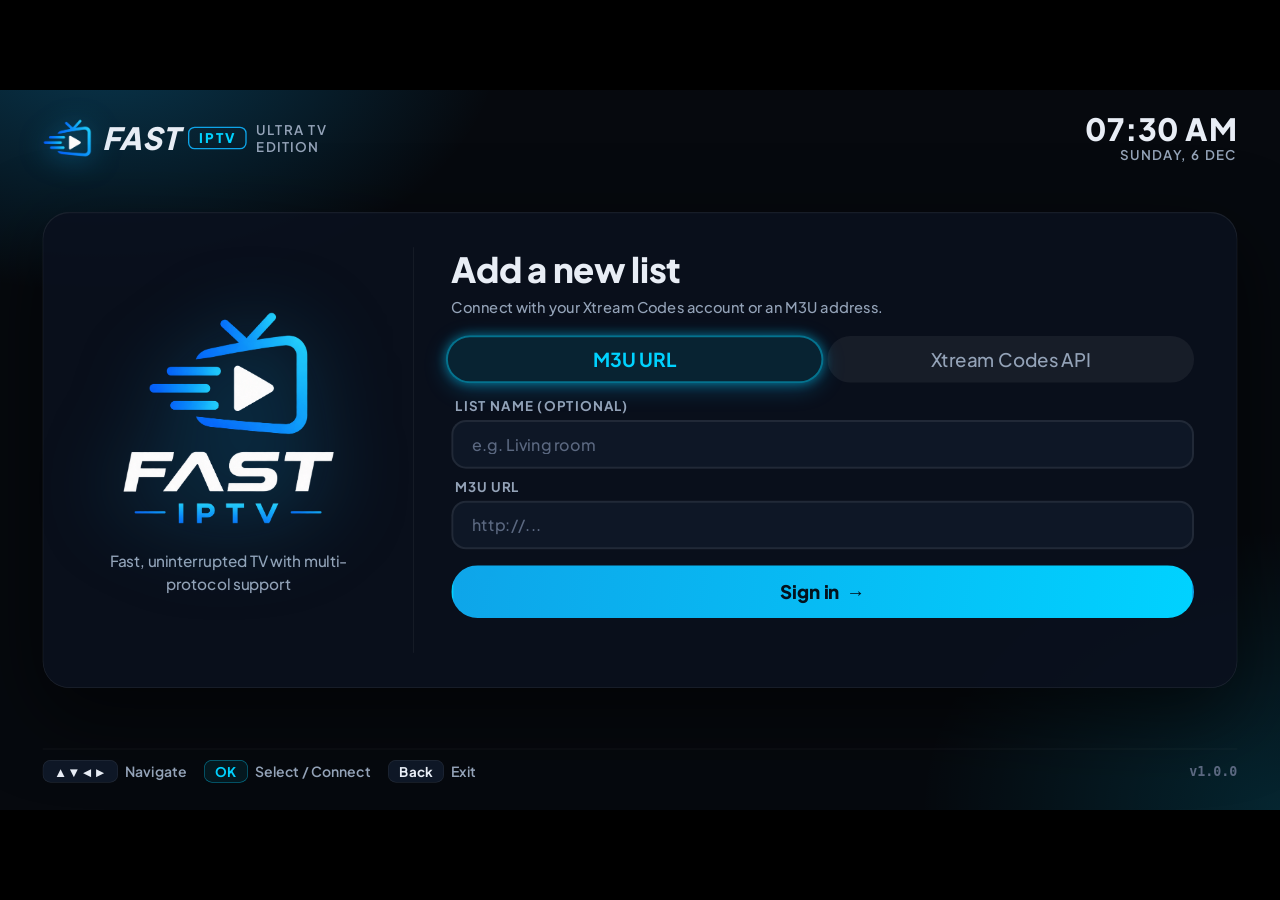
==== index.html @ eb9cd1bd "FAST IPTV web version Co-Authored-By: Claude Sonnet 5.5 <noreply@anthropic.com>" ====
<!doctype html>
<html lang="en">
<head>
  <meta charset="utf-8">
  <title>FAST IPTV</title>
  <link rel="icon" href="assets/favicon.png">
  <meta name="viewport" content="width=1920, height=1080">
  <link rel="stylesheet" href="css/fonts.css">
  <link rel="stylesheet" href="css/style.css">
  <script src="assets/hls.min.js"></script>
</head>
<body>
  <div id="stage">
  <video id="video" autoplay playsinline></video>
  <div id="spin" hidden></div>

  <header id="topbar" hidden>
    <div class="brand">
      <img class="mark" src="assets/mark.png" alt="">
      <span class="brand-name">FAST</span><span class="brand-tag">IPTV</span>
      <span class="brand-ed">ULTRA TV<br>EDITION</span>
      <span id="crumb" class="crumb" hidden></span>
    </div>
    <div class="status">
      <div id="pill" class="pill" hidden>
        <i class="dot"></i>
        <span><span data-i18n="pill.active"></span> <b id="pill-name"></b></span>
        <span class="sep" id="pill-sep1"></span>
        <span id="pill-expwrap"><span data-i18n="pill.expires"></span> <b class="exp" id="pill-exp"></b></span>
        <span class="sep" id="pill-sep2"></span>
        <span id="pill-conn"></span>
      </div>
      <div class="clock"><b id="clock-time">--:--</b><small id="clock-date"></small></div>
    </div>
  </header>

  <section id="login" class="screen">
    <div class="card split">
      <div class="side">
        <img class="hero" src="assets/logo.png" alt="FAST IPTV">
        <p class="tagline" data-i18n="login.tagline"></p>
      </div>
      <div class="main">
        <h1 data-i18n="login.title"></h1>
        <p class="sub" data-i18n="login.sub"></p>
        <div class="tabs">
          <button class="item tab active" data-mode="m3u">M3U URL</button>
          <button class="item tab" data-mode="xtream">Xtream Codes API</button>
        </div>
        <label class="field"><span data-i18n="login.name"></span>
          <input class="item name" id="pl-name" type="text" data-i18n-placeholder="login.namePh" autocomplete="off"></label>
        <form id="form-m3u" class="form">
          <label class="field"><span>M3U URL</span>
            <input class="item" id="m3u-url" type="text" placeholder="http://..." autocomplete="off"></label>
          <button class="item primary" type="submit" data-i18n-html="login.submit"></button>
        </form>
        <form id="form-xtream" class="form" hidden>
          <label class="field"><span data-i18n="login.server"></span>
            <input class="item" id="xt-server" type="text" placeholder="http://host:8080" autocomplete="off"></label>
          <div class="two">
            <label class="field"><span data-i18n="login.user"></span>
              <input class="item" id="xt-user" type="text" data-i18n-placeholder="login.userPh" autocomplete="off"></label>
            <label class="field"><span data-i18n="login.pass"></span>
              <input class="item" id="xt-pass" type="password" placeholder="••••••••" autocomplete="off"></label>
          </div>
          <button class="item primary" type="submit" data-i18n-html="login.submit"></button>
        </form>
        <p id="login-msg" class="msg"></p>
      </div>
    </div>
  </section>

  <section id="lists" class="screen" hidden>
    <div class="card split">
      <div class="side">
        <img class="hero" src="assets/logo.png" alt="FAST IPTV">
        <p class="tagline" data-i18n="login.tagline"></p>
      </div>
      <div class="main">
        <div class="mhead"><h1 data-i18n="lists.title"></h1><span id="lists-total" class="total"></span></div>
        <p class="sub" data-i18n="lists.sub"></p>
        <div id="lists-items" class="scroller"></div>
        <p id="lists-msg" class="msg"></p>
      </div>
    </div>
  </section>

  <section id="home" class="screen" hidden>
    <h1 class="home-title" data-i18n="home.title"></h1>
    <p class="home-sub" data-i18n="home.sub"></p>
    <div id="home-tiles">
      <button class="item tile" data-section="live">
        <span class="tbadge live"><i></i><span data-i18n="badge.live"></span></span><span class="tsel" data-i18n="tile.selected"></span>
        <span class="ico"><svg viewBox="0 0 64 64" aria-hidden="true"><rect x="7" y="19" width="50" height="35" rx="9"/><path d="M23 9l9 9 9-9"/><path class="f" d="M28 29.5v14l12-7z"/></svg></span><b data-i18n="tile.live"></b><small data-i18n="tile.liveSub"></small>
        <span class="tfoot"><em id="cnt-live">—</em><span id="tag-live" class="ttag"></span></span>
      </button>
      <button class="item tile" data-section="movies">
        <span class="tsel" data-i18n="tile.selected"></span>
        <span class="ico"><svg viewBox="0 0 64 64" aria-hidden="true"><rect x="8" y="26" width="48" height="28" rx="7"/><path d="M9 25l-1.5-9a3 3 0 012.4-3.5l41-7.2a3 3 0 013.5 2.4L56 19.5z"/><path d="M21 15.5l5 9M33 13.3l5 9M45 11l5 9"/><path class="f" d="M28 33v13l11-6.5z"/></svg></span><b data-i18n="tile.movies"></b><small data-i18n="tile.moviesSub"></small>
        <span class="tfoot"><em id="cnt-movies">—</em><span class="ttag"></span></span>
      </button>
      <button class="item tile" data-section="series">
        <span class="tsel" data-i18n="tile.selected"></span>
        <span class="ico"><svg viewBox="0 0 64 64" aria-hidden="true"><rect x="9" y="25" width="46" height="31" rx="8"/><path d="M16 17h32M23 9h18"/><path class="f" d="M28.500 33v15l12.500-7.500z"/></svg></span><b data-i18n="tile.series"></b><small data-i18n="tile.seriesSub"></small>
        <span class="tfoot"><em id="cnt-series">—</em><span class="ttag"></span></span>
      </button>
      <button class="item tile" data-section="lists">
        <span class="tbadge ok" id="badge-lists"></span><span class="tsel" data-i18n="tile.selected"></span>
        <span class="ico lists"><svg viewBox="0 0 64 64" aria-hidden="true"><path d="M10 18h30M10 32h30M10 46h19"/><path class="f" d="M43 36.500v15l13-7.500z"/></svg></span><b data-i18n="tile.lists"></b><small data-i18n="tile.listsSub"></small>
        <span class="tfoot"><em id="cnt-lists"></em><span class="ttag" data-i18n="tile.change"></span></span>
      </button>
    </div>
    <div id="recent-wrap" hidden>
      <p class="rhead" data-i18n="recent.head"></p>
      <div id="home-recent"></div>
    </div>
    <p id="home-msg" class="msg center"></p>
  </section>

  <section id="browser" class="screen" hidden>
    <div class="col cats" id="col-cats"></div>
    <div class="col" id="col-chans">
      <input class="item" id="search" type="search" data-i18n-placeholder="search.ph" autocomplete="off" hidden>
      <div class="chlist" id="chan-list"></div>
      <p id="search-empty" class="empty-note" data-i18n="search.empty" hidden></p>
    </div>
  </section>

  <section id="series" class="screen" hidden>
    <div class="col cats" id="col-seasons"></div>
    <div class="col chlist" id="col-eps"></div>
  </section>

  <div id="info" hidden></div>

  <footer id="dock" hidden></footer>

  <div id="vbar" hidden>
    <div class="vhead"><span id="vtitle"></span><span id="vstate" class="chip"></span></div>
    <div class="vrow">
      <span id="vcur">0:00</span>
      <div class="vtrack"><i id="vfill"></i><b id="vpin"></b></div>
      <span id="vdur">0:00</span>
    </div>
    <div id="vctl" class="vctl">
      <button class="item vbtn" data-act="prev" data-i18n="player.prev"></button>
      <button class="item vbtn" data-act="back" data-i18n="player.back10"></button>
      <button class="item vbtn main" data-act="toggle" id="vtoggle" data-i18n="player.pause"></button>
      <button class="item vbtn" data-act="fwd" data-i18n="player.fwd10"></button>
      <button class="item vbtn" data-act="next" data-i18n="player.next"></button>
      <button class="item vbtn" data-act="tracks" data-i18n="player.tracks"></button>
    </div>
    <p id="vsub" class="vsub"></p>
    <p class="keys" data-i18n-html="player.keys"></p>
  </div>

  <div id="tracks" hidden>
    <div class="tcol"><h3 data-i18n="tracks.audio"></h3><div id="tracks-audio"></div></div>
    <div class="tcol"><h3 data-i18n="tracks.subs"></h3><div id="tracks-sub"></div></div>
    <p class="keys" data-i18n-html="tracks.keys"></p>
  </div>

  <div id="osd" hidden></div>
  <div id="toast" hidden></div>
  <div id="splash"><img src="assets/logo.png" alt=""><div class="load"><i></i></div></div>

  </div>

  <script type="module" src="js/app.js"></script>
</body>
</html>
---- css/fonts.css ----
/* Plus Jakarta Sans (SIL OFL), bundled so the app works without internet on the TV. */
@font-face { font-family: 'Plus Jakarta Sans'; font-style: normal; font-weight: 400; font-display: swap;
  src: url('../assets/fonts/plus-jakarta-sans-latin-ext-400-normal.woff2') format('woff2'); unicode-range: U+0100-02BA,U+02BD-02C5,U+02C7-02CC,U+02CE-02D7,U+02DD-02FF,U+0304,U+0308,U+0329,U+1D00-1DBF,U+1E00-1E9F,U+1EF2-1EFF,U+2020,U+20A0-20AB,U+20AD-20C0,U+2113,U+2C60-2C7F,U+A720-A7FF; }
@font-face { font-family: 'Plus Jakarta Sans'; font-style: normal; font-weight: 400; font-display: swap;
  src: url('../assets/fonts/plus-jakarta-sans-latin-400-normal.woff2') format('woff2'); unicode-range: U+0000-00FF,U+0131,U+0152-0153,U+02BB-02BC,U+02C6,U+02DA,U+02DC,U+0304,U+0308,U+0329,U+2000-206F,U+20AC,U+2122,U+2191,U+2193,U+2212,U+2215,U+FEFF,U+FFFD; }
@font-face { font-family: 'Plus Jakarta Sans'; font-style: normal; font-weight: 500; font-display: swap;
  src: url('../assets/fonts/plus-jakarta-sans-latin-ext-500-normal.woff2') format('woff2'); unicode-range: U+0100-02BA,U+02BD-02C5,U+02C7-02CC,U+02CE-02D7,U+02DD-02FF,U+0304,U+0308,U+0329,U+1D00-1DBF,U+1E00-1E9F,U+1EF2-1EFF,U+2020,U+20A0-20AB,U+20AD-20C0,U+2113,U+2C60-2C7F,U+A720-A7FF; }
@font-face { font-family: 'Plus Jakarta Sans'; font-style: normal; font-weight: 500; font-display: swap;
  src: url('../assets/fonts/plus-jakarta-sans-latin-500-normal.woff2') format('woff2'); unicode-range: U+0000-00FF,U+0131,U+0152-0153,U+02BB-02BC,U+02C6,U+02DA,U+02DC,U+0304,U+0308,U+0329,U+2000-206F,U+20AC,U+2122,U+2191,U+2193,U+2212,U+2215,U+FEFF,U+FFFD; }
@font-face { font-family: 'Plus Jakarta Sans'; font-style: normal; font-weight: 600; font-display: swap;
  src: url('../assets/fonts/plus-jakarta-sans-latin-ext-600-normal.woff2') format('woff2'); unicode-range: U+0100-02BA,U+02BD-02C5,U+02C7-02CC,U+02CE-02D7,U+02DD-02FF,U+0304,U+0308,U+0329,U+1D00-1DBF,U+1E00-1E9F,U+1EF2-1EFF,U+2020,U+20A0-20AB,U+20AD-20C0,U+2113,U+2C60-2C7F,U+A720-A7FF; }
@font-face { font-family: 'Plus Jakarta Sans'; font-style: normal; font-weight: 600; font-display: swap;
  src: url('../assets/fonts/plus-jakarta-sans-latin-600-normal.woff2') format('woff2'); unicode-range: U+0000-00FF,U+0131,U+0152-0153,U+02BB-02BC,U+02C6,U+02DA,U+02DC,U+0304,U+0308,U+0329,U+2000-206F,U+20AC,U+2122,U+2191,U+2193,U+2212,U+2215,U+FEFF,U+FFFD; }
@font-face { font-family: 'Plus Jakarta Sans'; font-style: normal; font-weight: 700; font-display: swap;
  src: url('../assets/fonts/plus-jakarta-sans-latin-ext-700-normal.woff2') format('woff2'); unicode-range: U+0100-02BA,U+02BD-02C5,U+02C7-02CC,U+02CE-02D7,U+02DD-02FF,U+0304,U+0308,U+0329,U+1D00-1DBF,U+1E00-1E9F,U+1EF2-1EFF,U+2020,U+20A0-20AB,U+20AD-20C0,U+2113,U+2C60-2C7F,U+A720-A7FF; }
@font-face { font-family: 'Plus Jakarta Sans'; font-style: normal; font-weight: 700; font-display: swap;
  src: url('../assets/fonts/plus-jakarta-sans-latin-700-normal.woff2') format('woff2'); unicode-range: U+0000-00FF,U+0131,U+0152-0153,U+02BB-02BC,U+02C6,U+02DA,U+02DC,U+0304,U+0308,U+0329,U+2000-206F,U+20AC,U+2122,U+2191,U+2193,U+2212,U+2215,U+FEFF,U+FFFD; }
@font-face { font-family: 'Plus Jakarta Sans'; font-style: normal; font-weight: 800; font-display: swap;
  src: url('../assets/fonts/plus-jakarta-sans-latin-ext-800-normal.woff2') format('woff2'); unicode-range: U+0100-02BA,U+02BD-02C5,U+02C7-02CC,U+02CE-02D7,U+02DD-02FF,U+0304,U+0308,U+0329,U+1D00-1DBF,U+1E00-1E9F,U+1EF2-1EFF,U+2020,U+20A0-20AB,U+20AD-20C0,U+2113,U+2C60-2C7F,U+A720-A7FF; }
@font-face { font-family: 'Plus Jakarta Sans'; font-style: normal; font-weight: 800; font-display: swap;
  src: url('../assets/fonts/plus-jakarta-sans-latin-800-normal.woff2') format('woff2'); unicode-range: U+0000-00FF,U+0131,U+0152-0153,U+02BB-02BC,U+02C6,U+02DA,U+02DC,U+0304,U+0308,U+0329,U+2000-206F,U+20AC,U+2122,U+2191,U+2193,U+2212,U+2215,U+FEFF,U+FFFD; }
---- css/style.css ----
/* FAST IPTV — "Obsidian Stream" design: 1920x1080 TV canvas, 64px safe margins, neon-cyan focus. */
:root {
  --bg: #06090e;
  --surface: #0b111e;
  --container: #0e1726;
  --raise: rgba(255, 255, 255, .06);
  --line: rgba(255, 255, 255, .08);
  --text: #e8edf5;
  --dim: #94a3b8;
  --cyan: #00d2ff;
  --cyan-mid: #0ea5e9;
  --cyan-soft: #38bdf8;
  --red: #ff3b30;
  --green: #34c759;
  --yellow: #ffcc00;
  --blue: #007aff;
  --ease: cubic-bezier(.16, 1, .3, 1);
  --scene:
    radial-gradient(1000px 650px at 8% -8%, rgba(14, 165, 233, .30), transparent 60%),
    radial-gradient(900px 700px at 100% 100%, rgba(0, 210, 255, .14), transparent 60%),
    var(--bg);
}

* { box-sizing: border-box; }
html, body {
  margin: 0; width: 100%; height: 100%; overflow: hidden;
  background: #000; color: var(--text);
  font: 500 28px/1.3 'Plus Jakarta Sans', 'Segoe UI', Roboto, Arial, sans-serif;
}
[hidden] { display: none !important; }
/* The whole UI lives on a fixed 1920x1080 stage that app.js scales to fit the window (scale 1 on the TV). */
#stage { position: absolute; left: 0; top: 0; width: 1920px; height: 1080px; overflow: hidden; background: var(--bg); transform-origin: 0 0; }
button, input { font-family: inherit; }
#video { position: fixed; inset: 0; width: 100%; height: 100%; background: #000; object-fit: contain; }
.screen { position: fixed; inset: 0; }

/* ---- top bar ---- */
#topbar { position: fixed; z-index: 3; left: 64px; right: 64px; top: 34px; display: flex; align-items: center; justify-content: space-between; }
.brand { display: flex; align-items: center; gap: 14px; }
.brand .mark { height: 58px; width: auto; filter: drop-shadow(0 6px 20px rgba(14, 165, 233, .6)); }
.brand-name { font-size: 46px; font-weight: 800; font-style: italic; letter-spacing: .5px; }
.brand-tag { padding: 2px 14px; border: 2px solid var(--cyan-mid); border-radius: 10px; color: var(--cyan); font-size: 20px; font-weight: 800; letter-spacing: 3px; }
.brand-ed { font-size: 20px; line-height: 1.3; letter-spacing: 2px; font-weight: 600; color: var(--dim); }
.crumb { margin-left: 14px; padding: 6px 22px; border-radius: 999px; background: var(--container); border: 1px solid rgba(0, 210, 255, .35); color: var(--cyan); font-size: 22px; font-weight: 700; }
.status { display: flex; align-items: center; gap: 30px; }
.pill { display: flex; align-items: center; gap: 18px; padding: 12px 28px; border-radius: 999px; background: rgba(14, 23, 38, .85); border: 1px solid var(--line); font-size: 21px; color: var(--dim); white-space: nowrap; }
.pill b { color: var(--text); font-weight: 700; }
.pill b.exp { color: var(--cyan); }
.pill .dot { width: 14px; height: 14px; border-radius: 50%; background: var(--green); box-shadow: 0 0 12px var(--green); }
.pill .sep { width: 1px; height: 26px; background: var(--line); }
.clock { text-align: right; }
.clock b { display: block; font-size: 46px; font-weight: 800; line-height: 1; letter-spacing: 1px; }
.clock small { display: block; margin-top: 4px; font-size: 20px; font-weight: 600; letter-spacing: 2px; color: var(--dim); }

/* ---- bottom dock ---- */
#dock {
  position: fixed; z-index: 3; left: 64px; right: 64px; bottom: 26px; height: 66px;
  display: flex; align-items: center; justify-content: space-between; gap: 24px;
  border-top: 1px solid var(--line); color: var(--dim); font-size: 21px; font-weight: 600;
}
#dock .grp { display: flex; align-items: center; gap: 26px; }
#dock .one { display: flex; align-items: center; gap: 10px; white-space: nowrap; }
.chip { display: inline-block; padding: 3px 16px; border-radius: 12px; background: var(--container); border: 1px solid var(--line); color: var(--text); font-size: 20px; font-weight: 700; }
.chip.ok { color: var(--cyan); border-color: rgba(0, 210, 255, .45); background: rgba(0, 210, 255, .08); }
.cdot { width: 18px; height: 18px; border-radius: 50%; }
.cdot.r { background: var(--red); box-shadow: 0 0 10px rgba(255, 59, 48, .6); }
.cdot.g { background: var(--green); box-shadow: 0 0 10px rgba(52, 199, 89, .6); }
.cdot.y { background: var(--yellow); box-shadow: 0 0 10px rgba(255, 204, 0, .6); }
.cdot.b { background: var(--blue); box-shadow: 0 0 10px rgba(0, 122, 255, .6); }
#dock .ver { font-family: Consolas, monospace; font-size: 20px; color: #5b6880; }

/* ---- focusable items ---- */
.item {
  position: relative; font: inherit; color: var(--text); text-align: left;
  background: var(--raise); border: 3px solid transparent; border-radius: 22px;
  padding: 18px 28px; outline: none;
  transition: transform .2s var(--ease), background .2s, border-color .2s, box-shadow .2s;
}
input.item { width: 100%; }
input.item::placeholder { color: #5b6880; }
.item.focus {
  z-index: 2; font-weight: 700;
  background: linear-gradient(100deg, rgba(14, 165, 233, .5), rgba(0, 210, 255, .2));
  border-color: var(--cyan);
  box-shadow: 0 0 16px rgba(0, 210, 255, .45), 0 8px 32px rgba(14, 165, 233, .28);
  transform: scale(1.03);
}

/* ---- login + lists ---- */
#login, #lists, #home { background: var(--scene); }
#login, #lists { display: flex; align-items: center; justify-content: center; }
.card {
  border-radius: 40px; background: rgba(11, 17, 30, .88); border: 1px solid var(--line);
  box-shadow: 0 40px 120px rgba(0, 0, 0, .6), inset 0 1px 0 rgba(255, 255, 255, .06);
}
.card.split { display: grid; grid-template-columns: 500px 1fr; width: 1792px; min-height: 640px; max-height: 800px; padding: 52px 64px 52px 56px; gap: 56px; }
.card .side { display: flex; flex-direction: column; align-items: center; justify-content: center; text-align: center; border-right: 1px solid var(--line); padding-right: 56px; }
.hero { width: 340px; height: auto; filter: drop-shadow(0 20px 60px rgba(14, 165, 233, .5)); }
.tagline { max-width: 380px; margin: 28px 0 0; font-size: 23px; line-height: 1.5; color: var(--dim); font-weight: 500; }
.card .main { display: flex; flex-direction: column; justify-content: center; min-width: 0; }
.card h1 { margin: 0; font-size: 52px; font-weight: 800; letter-spacing: -.5px; }
.card .sub { margin: 8px 0 28px; font-size: 22px; color: var(--dim); font-weight: 500; }
.mhead { display: flex; align-items: center; justify-content: space-between; gap: 20px; }
.total { padding: 6px 22px; border-radius: 999px; background: var(--container); border: 1px solid var(--line); font-size: 20px; font-weight: 600; color: var(--dim); }

.tabs { display: flex; gap: 14px; margin-bottom: 22px; }
.tab { flex: 1; text-align: center; color: var(--dim); border-radius: 999px; padding: 14px 24px; }
.tab.active { color: var(--cyan); background: rgba(0, 210, 255, .1); border-color: rgba(0, 210, 255, .45); }
.field { display: block; margin-bottom: 14px; }
.field > span { display: block; margin: 0 0 8px 6px; font-size: 20px; font-weight: 700; letter-spacing: 1.5px; text-transform: uppercase; color: var(--dim); }
.field .item { background: var(--container); border-color: var(--line); font-family: Consolas, 'Plus Jakarta Sans', monospace; font-size: 24px; }
.field .item.focus { border-color: var(--cyan); }
.form { display: flex; flex-direction: column; }
.two { display: grid; grid-template-columns: 1fr 1fr; gap: 16px; }
.primary { margin-top: 10px; text-align: center; font-weight: 800; border-radius: 999px; background: linear-gradient(100deg, var(--cyan-mid), var(--cyan)); color: #04121c; }
.primary.focus { background: linear-gradient(100deg, #38bdf8, #5eead4); color: #04121c; }
.msg { margin: 18px 0 0; min-height: 34px; color: #ff8a80; font-size: 22px; font-weight: 600; }

/* playlists */
/* padding + negative margin give the focused row room to grow and glow without being clipped */
#lists-items { position: relative; display: flex; flex-direction: column; gap: 14px; max-height: 520px; overflow: hidden; padding: 28px 44px; margin: -28px -44px; }
.lrow { display: flex; align-items: center; gap: 22px; padding: 16px 22px; background: var(--container); border: 2px solid var(--line); border-radius: 26px; }
.lrow.sel { border-color: rgba(0, 210, 255, .45); background: rgba(0, 210, 255, .06); }
.lrow.focus { background: linear-gradient(100deg, rgba(14, 165, 233, .35), rgba(0, 210, 255, .12)); border-color: var(--cyan); }
.lrow.btn-focus.focus { background: var(--container); border-color: var(--line); box-shadow: none; transform: none; }
.lrow.sel.btn-focus.focus { border-color: rgba(0, 210, 255, .45); }
.licon { flex: none; width: 70px; height: 70px; border-radius: 20px; display: flex; align-items: center; justify-content: center; background: rgba(14, 165, 233, .12); border: 1px solid rgba(0, 210, 255, .3); }
.licon::before { content: ''; background: var(--cyan); }
.licon.x::before { width: 26px; height: 38px; clip-path: polygon(60% 0, 0 58%, 45% 58%, 35% 100%, 100% 38%, 55% 38%); }
.licon.m::before { width: 34px; height: 26px; background: repeating-linear-gradient(0deg, var(--cyan) 0 4px, transparent 4px 11px); }
.lmain { flex: 1; min-width: 0; }
.ltitle { display: flex; align-items: center; gap: 14px; font-size: 30px; font-weight: 700; line-height: 1.2; }
.ltitle .nm { overflow: hidden; text-overflow: ellipsis; white-space: nowrap; }
.tagb { flex: none; padding: 1px 12px; border-radius: 8px; border: 1px solid var(--line); background: var(--raise); font-size: 20px; font-weight: 800; letter-spacing: 1.5px; color: var(--dim); }
.tagb.live { color: var(--green); border-color: rgba(52, 199, 89, .5); background: rgba(52, 199, 89, .1); }
.lmeta { display: flex; flex-wrap: wrap; gap: 6px 22px; margin-top: 6px; font-size: 20px; color: var(--dim); font-weight: 500; }
.lmeta .mono { font-family: Consolas, monospace; }
.lmeta .hl { color: var(--cyan); font-weight: 700; }
.lbtns { flex: none; display: flex; gap: 12px; }
.lbtn { padding: 8px 26px; border-radius: 999px; border: 2px solid var(--line); background: var(--raise); font-size: 21px; font-weight: 700; color: var(--text); transition: transform .2s var(--ease), background .2s, border-color .2s, box-shadow .2s; }
.lbtn.refresh { color: var(--cyan); border-color: rgba(0, 210, 255, .4); }
.lbtn.del { color: #ff8a80; }
.lbtn.focused { transform: scale(1.1); color: #04121c; background: var(--cyan); border-color: #fff; box-shadow: 0 0 22px rgba(0, 210, 255, .7); }
.lbtn.del.focused { color: #fff; background: var(--red); box-shadow: 0 0 22px rgba(255, 59, 48, .7); }
.lbtn.armed { padding: 8px 32px; }
.lrow.add { justify-content: center; border-radius: 999px; padding: 20px 28px; margin-top: 6px; font-size: 28px; font-weight: 800; color: #04121c; background: linear-gradient(100deg, var(--cyan-mid), var(--cyan)); border-color: transparent; }
.lrow.add small { margin-left: 16px; font-size: 20px; font-weight: 600; opacity: .75; }
.lrow.add.focus { background: linear-gradient(100deg, #38bdf8, #5eead4); border-color: #fff; }

/* ---- home ---- */
.home-title { position: absolute; top: 148px; left: 0; right: 0; margin: 0; text-align: center; font-size: 64px; font-weight: 800; letter-spacing: -1.5px; }
.home-sub { position: absolute; top: 236px; left: 0; right: 0; margin: 0; text-align: center; font-size: 24px; color: var(--dim); font-weight: 500; }
#home-tiles { position: absolute; top: 300px; left: 64px; right: 64px; display: flex; justify-content: center; gap: 32px; }
.tile { width: 424px; height: 424px; padding: 30px 30px 24px; display: flex; flex-direction: column; align-items: center; justify-content: center; text-align: center; background: var(--surface); border: 2px solid var(--line); border-radius: 36px; }
.tile.focus { transform: scale(1.06); background: linear-gradient(160deg, rgba(14, 165, 233, .35), rgba(11, 17, 30, .95)); border: 3px solid var(--cyan); }
.tile b { margin-top: 18px; font-size: 42px; font-weight: 800; letter-spacing: -.5px; }
.tile small { margin-top: 4px; font-size: 22px; color: var(--dim); font-weight: 500; }
.tile.focus small { color: var(--text); }
.tbadge { position: absolute; top: 24px; right: 26px; display: flex; align-items: center; gap: 8px; padding: 3px 16px; border-radius: 999px; font-size: 20px; font-weight: 800; letter-spacing: 1.5px; background: var(--raise); color: var(--dim); border: 1px solid var(--line); }
.tbadge.live { color: #ff6b63; border-color: rgba(255, 59, 48, .5); background: rgba(255, 59, 48, .1); }
.tbadge.live i { width: 10px; height: 10px; border-radius: 50%; background: var(--red); }
.tbadge.ok { color: var(--green); border-color: rgba(52, 199, 89, .5); background: rgba(52, 199, 89, .1); }
.tsel { display: none; position: absolute; top: 24px; right: 26px; padding: 3px 16px; border-radius: 999px; font-size: 20px; font-weight: 800; letter-spacing: 1.5px; color: var(--cyan); border: 1px solid rgba(0, 210, 255, .6); background: rgba(0, 210, 255, .12); }
.tile.focus .tsel { display: block; }
.tile.focus .tbadge { display: none; }
.tfoot { position: absolute; left: 30px; right: 30px; bottom: 26px; display: flex; align-items: center; justify-content: space-between; padding-top: 16px; border-top: 1px solid var(--line); font-size: 20px; color: var(--dim); }
.tfoot em { font-style: normal; font-weight: 600; }
.ttag { color: var(--cyan); font-weight: 700; }
.tile.focus .tfoot { border-color: rgba(0, 210, 255, .3); }

.ico {
  position: relative; flex: none; width: 132px; height: 132px; display: flex; align-items: center; justify-content: center;
  border-radius: 40px; background: linear-gradient(145deg, #1b8cff 0%, #00d2ff 100%);
  box-shadow: 0 18px 50px rgba(14, 165, 233, .5), inset 0 2px 0 rgba(255, 255, 255, .4), inset 0 -12px 26px rgba(0, 70, 140, .28);
  transition: transform .25s var(--ease), box-shadow .25s;
}
.ico::before { content: ''; position: absolute; inset: 0; border-radius: inherit; background: linear-gradient(160deg, rgba(255, 255, 255, .28), transparent 45%); pointer-events: none; }
.ico svg { position: relative; width: 74px; height: 74px; fill: none; stroke: #fff; stroke-width: 3.6; stroke-linecap: round; stroke-linejoin: round; filter: drop-shadow(0 3px 6px rgba(0, 50, 110, .4)); }
.ico svg .f { fill: #fff; stroke-width: 2.4; }
.ico.lists { background: linear-gradient(145deg, #15233a, #0d1626); box-shadow: inset 0 0 0 1.5px rgba(0, 210, 255, .35), 0 12px 36px rgba(0, 0, 0, .4); }
.ico.lists::before { background: linear-gradient(160deg, rgba(0, 210, 255, .14), transparent 55%); }
.ico.lists svg { stroke: var(--cyan); filter: none; }
.ico.lists svg .f { fill: var(--cyan); }
.tile.focus .ico { transform: translateY(-4px) scale(1.07); box-shadow: 0 24px 60px rgba(0, 210, 255, .55), inset 0 2px 0 rgba(255, 255, 255, .45), inset 0 -12px 26px rgba(0, 70, 140, .28); }
.tile.focus .ico.lists { box-shadow: inset 0 0 0 2px var(--cyan), 0 16px 44px rgba(0, 210, 255, .35); }

#recent-wrap { position: absolute; left: 64px; right: 64px; top: 770px; }
.rhead { margin: 0 0 14px 4px; font-size: 20px; font-weight: 800; letter-spacing: 2px; color: var(--cyan-soft); }
#home-recent { display: flex; gap: 24px; }
.rcard { flex: 1; min-width: 0; display: flex; align-items: center; gap: 18px; padding: 16px 20px 22px; background: var(--surface); border: 1px solid var(--line); border-radius: 22px; overflow: hidden; }
.rcard.focus { transform: scale(1.04); border: 3px solid var(--cyan); }
.rcard .logo { width: 64px; height: 64px; border-radius: 14px; font-size: 24px; }
.rtext { min-width: 0; }
.rtext b { display: block; font-size: 24px; font-weight: 700; overflow: hidden; text-overflow: ellipsis; white-space: nowrap; }
.rtext small { display: block; margin-top: 2px; font-size: 20px; color: var(--dim); font-weight: 500; overflow: hidden; text-overflow: ellipsis; white-space: nowrap; }
.rprog { position: absolute; left: 20px; right: 20px; bottom: 10px; height: 5px; border-radius: 3px; background: var(--raise); overflow: hidden; }
.rprog i { display: block; height: 100%; border-radius: 3px; background: linear-gradient(90deg, var(--cyan-mid), var(--cyan)); }
.msg.center { position: absolute; left: 0; right: 0; top: 740px; margin: 0; text-align: center; }

/* ---- browser / series ---- */
#browser, #series { background: linear-gradient(90deg, rgba(6, 9, 14, .97) 0%, rgba(6, 9, 14, .93) 45%, rgba(6, 9, 14, .35) 100%); }
.col { position: absolute; top: 140px; bottom: 108px; overflow: hidden; padding: 12px 18px; }
#col-cats, #col-seasons { left: 46px; width: 440px; }
#col-chans, #col-eps { left: 504px; width: 640px; }
.col .item { display: flex; align-items: center; width: 100%; margin-bottom: 10px; background: transparent; }
.col .item.focus { background: linear-gradient(100deg, rgba(14, 165, 233, .55), rgba(0, 210, 255, .22)); }

.cats .item { justify-content: space-between; gap: 14px; padding: 16px 26px; border-radius: 999px; }
.cats .lbl { overflow: hidden; text-overflow: ellipsis; white-space: nowrap; }
.cats .cnt { flex: none; padding: 0 14px; border-radius: 999px; background: var(--raise); font-size: 20px; color: var(--dim); font-weight: 600; }
.cats .item[data-group="Ara"] { justify-content: flex-start; background: rgba(0, 210, 255, .08); border-color: rgba(0, 210, 255, .3); color: var(--cyan); font-weight: 700; margin-bottom: 18px; }
.cats .item[data-group="Ara"]::before { content: ''; flex: none; width: 18px; height: 18px; margin-right: 12px; border: 3px solid currentColor; border-radius: 50%; }
#search { margin-bottom: 14px; background: var(--container); border-color: var(--line); border-radius: 999px; }

.chlist .item { gap: 22px; padding: 12px 22px 12px 14px; border-radius: 22px; }
.logo { flex: none; width: 68px; height: 68px; border-radius: 16px; overflow: hidden; display: flex; align-items: center; justify-content: center; background: rgba(255, 255, 255, .08); font-weight: 800; font-size: 28px; color: var(--dim); }
.logo img { width: 100%; height: 100%; object-fit: contain; }
.cname { flex: 1; overflow: hidden; text-overflow: ellipsis; white-space: nowrap; }
.chlist .item.sel { background: rgba(0, 210, 255, .1); }
.chlist .item.sel .cname { color: var(--cyan); font-weight: 700; }
.favbtn { flex: none; width: 56px; height: 56px; display: flex; align-items: center; justify-content: center; border-radius: 50%; border: 2px solid var(--line); font-size: 30px; line-height: 1; color: var(--dim); transition: transform .2s var(--ease), background .2s, border-color .2s, color .2s, box-shadow .2s; }
.favbtn.on { color: var(--yellow); border-color: rgba(255, 204, 0, .45); }
.item.fav-focus.focus { background: var(--raise); border-color: transparent; box-shadow: none; transform: none; }
.item.fav-focus .favbtn { transform: scale(1.18); border-color: #fff; background: rgba(14, 165, 233, .6); color: var(--yellow); box-shadow: 0 0 28px rgba(0, 210, 255, .7); }

/* ---- info card ---- */
#info { position: fixed; z-index: 4; left: 1176px; top: 150px; width: 680px; padding: 40px 44px; border-radius: 36px; background: rgba(11, 17, 30, .86); border: 1px solid var(--line); backdrop-filter: blur(24px); box-shadow: 0 30px 90px rgba(0, 0, 0, .5), inset 0 1px 0 rgba(255, 255, 255, .06); }
#info .head { display: flex; align-items: center; gap: 24px; margin-bottom: 26px; }
#info .head .logo { width: 110px; height: 110px; border-radius: 26px; font-size: 44px; }
#info h2 { margin: 0; font-size: 38px; font-weight: 800; line-height: 1.15; }
#info .live, #info .tag { display: inline-block; margin-bottom: 10px; padding: 2px 16px; border-radius: 999px; font-size: 20px; font-weight: 800; letter-spacing: 2px; }
#info .live { background: var(--red); }
#info .tag { background: var(--cyan-mid); color: #04121c; }
#info p { margin: 0 0 14px; color: var(--dim); font-size: 24px; }
#info p b { display: block; margin-top: 2px; color: var(--text); font-size: 29px; font-weight: 700; }
#info .meta { color: var(--cyan); font-size: 23px; font-weight: 600; }
#info .plot { display: -webkit-box; -webkit-line-clamp: 7; -webkit-box-orient: vertical; overflow: hidden; line-height: 1.45; }
#info .bar { height: 8px; margin: 18px 0 24px; border-radius: 4px; background: var(--raise); overflow: hidden; }
#info .bar i { display: block; height: 100%; border-radius: 4px; background: linear-gradient(90deg, var(--cyan-mid), var(--cyan)); }

/* ---- player ---- */
#spin { position: fixed; z-index: 5; left: 915px; top: 495px; width: 90px; height: 90px; border-radius: 50%; border: 8px solid rgba(255, 255, 255, .2); border-top-color: var(--cyan); animation: spin .9s linear infinite; }
@keyframes spin { to { transform: rotate(360deg); } }
video::cue { font-size: 46px; color: #fff; background: rgba(0, 0, 0, .65); }

#vbar { position: fixed; z-index: 6; left: 64px; right: 64px; bottom: 56px; padding: 30px 44px 20px; border-radius: 32px; background: linear-gradient(90deg, rgba(6, 9, 14, .95), rgba(6, 9, 14, .8)); border: 1px solid var(--line); backdrop-filter: blur(20px); }
.vhead { display: flex; align-items: center; justify-content: space-between; gap: 24px; margin-bottom: 20px; }
#vtitle { font-size: 40px; font-weight: 800; overflow: hidden; text-overflow: ellipsis; white-space: nowrap; }
#vstate { color: var(--cyan); font-size: 21px; padding: 3px 20px; border-radius: 999px; }
.vrow { display: flex; align-items: center; gap: 24px; font-size: 25px; color: var(--dim); font-weight: 600; }
.vtrack { position: relative; flex: 1; height: 6px; border-radius: 3px; background: rgba(255, 255, 255, .16); }
.vtrack i { display: block; width: 0; height: 100%; border-radius: 3px; background: linear-gradient(90deg, var(--cyan-mid), var(--cyan)); }
.vtrack b { position: absolute; top: -7px; left: 0; width: 20px; height: 20px; margin-left: -10px; border-radius: 50%; background: var(--cyan); box-shadow: 0 0 0 6px rgba(0, 210, 255, .25), 0 0 16px rgba(0, 210, 255, .7); }
.vsub { min-height: 30px; margin: 14px 0 0; font-size: 21px; color: var(--yellow); font-weight: 600; }
.keys { margin: 8px 0 0; font-size: 20px; color: var(--dim); font-weight: 600; }
kbd { display: inline-block; margin: 0 8px 0 22px; padding: 2px 14px; border-radius: 10px; font: 700 20px/1.5 'Plus Jakarta Sans', sans-serif; color: var(--text); background: var(--container); border: 1px solid var(--line); }
kbd:first-child { margin-left: 0; }
kbd.y { color: #1a1400; background: var(--yellow); border-color: transparent; }
kbd.r { color: #fff; background: var(--red); border-color: transparent; }
kbd.g { color: #04170b; background: var(--green); border-color: transparent; }
kbd.b { color: #fff; background: var(--blue); border-color: transparent; }

#tracks { position: fixed; z-index: 7; left: 420px; top: 190px; width: 1080px; padding: 40px 48px 28px; border-radius: 36px; display: flex; flex-wrap: wrap; gap: 40px; background: rgba(11, 17, 30, .92); border: 1px solid var(--line); backdrop-filter: blur(24px); box-shadow: 0 30px 90px rgba(0, 0, 0, .6); }
.tcol { flex: 1; min-width: 0; }
.tcol h3 { margin: 0 0 16px; font-size: 32px; font-weight: 800; color: var(--cyan); }
.tcol .item { display: block; width: 100%; margin-bottom: 10px; background: transparent; border-radius: 999px; white-space: nowrap; overflow: hidden; text-overflow: ellipsis; }
.tcol .item.sel { background: rgba(0, 210, 255, .12); }
.tcol .item.sel::after { content: ''; float: right; width: 14px; height: 14px; margin-top: 10px; border-radius: 50%; background: var(--yellow); box-shadow: 0 0 12px var(--yellow); }
.tcol .item.focus { background: linear-gradient(100deg, rgba(14, 165, 233, .55), rgba(0, 210, 255, .22)); }
.tcol .empty { margin: 8px 0; font-size: 24px; color: var(--dim); }
#tracks .keys { flex: 0 0 100%; margin: 0; }

#osd { position: fixed; z-index: 6; left: 64px; right: 64px; bottom: 60px; padding: 26px 40px; border-radius: 30px; font-size: 30px; color: var(--dim); white-space: pre-line; background: linear-gradient(90deg, rgba(6, 9, 14, .93), rgba(6, 9, 14, .72)); border: 1px solid var(--line); backdrop-filter: blur(20px); }
#osd::first-line { font-size: 46px; font-weight: 800; color: var(--text); }
#toast { position: fixed; z-index: 9; top: 44px; right: 64px; padding: 18px 32px; border-radius: 999px; background: rgba(229, 72, 77, .96); font-weight: 700; box-shadow: 0 16px 50px rgba(0, 0, 0, .5); }

/* ---- splash ---- */
#splash { position: fixed; inset: 0; z-index: 50; display: flex; flex-direction: column; align-items: center; justify-content: center; background: var(--scene); transition: opacity .7s ease, visibility .7s; }
#splash.gone { opacity: 0; visibility: hidden; }
#splash img { width: 560px; height: auto; filter: drop-shadow(0 30px 80px rgba(14, 165, 233, .55)); }
#splash .load { width: 360px; height: 6px; margin-top: 30px; border-radius: 3px; background: var(--raise); overflow: hidden; }
#splash .load i { display: block; width: 40%; height: 100%; border-radius: 3px; background: linear-gradient(90deg, var(--cyan-mid), var(--cyan)); animation: slide 1.1s ease-in-out infinite; }
@keyframes slide { 0% { margin-left: -40%; } 100% { margin-left: 100%; } }

#toast { max-width: 1100px; line-height: 1.35; text-align: center; border-radius: 28px; }

/* ---- on-screen playback buttons + clickable progress bar (Magic Remote / no media keys) ---- */
.vctl { display: flex; justify-content: center; align-items: center; gap: 14px; margin-top: 18px; }
.vbtn { padding: 10px 28px; border-radius: 999px; background: var(--container); border: 2px solid var(--line); font-size: 24px; font-weight: 700; text-align: center; }
.vbtn.main { padding: 10px 44px; color: #04121c; background: linear-gradient(100deg, var(--cyan-mid), var(--cyan)); border-color: transparent; }
.vbtn.focus { transform: scale(1.08); }
.vtrack { cursor: pointer; }
.vtrack::after { content: ''; position: absolute; left: 0; right: 0; top: -16px; bottom: -16px; }

.empty-note { margin: 24px 8px; font-size: 26px; color: var(--dim); }
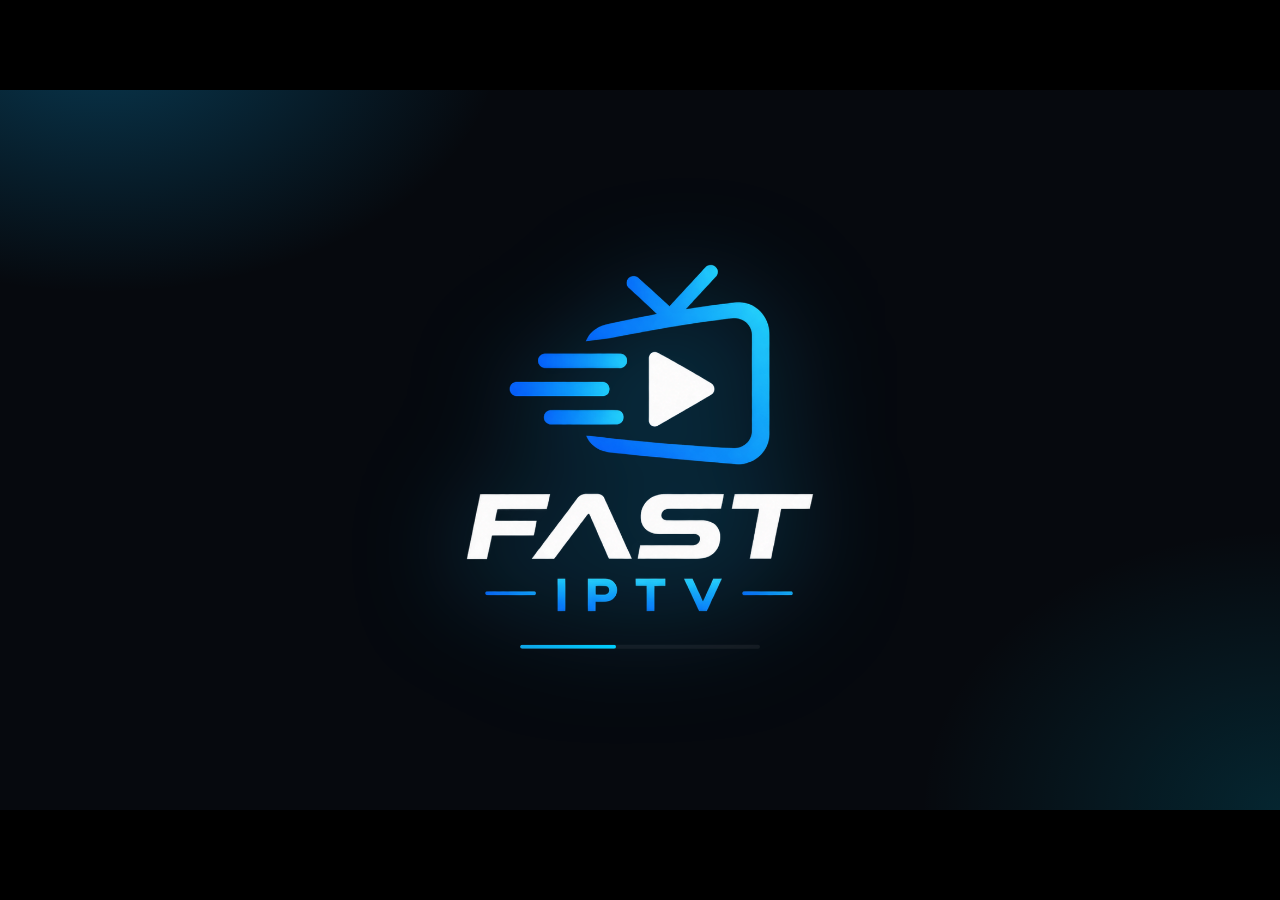
==== commit 1bd4cb86: "Web: volume control, https hint for http addresses Co-Authored-By: Claude Sonnet 5.5 <noreply@anthro" ====
--- a/index.html
+++ b/index.html
@@ -162,6 +162,12 @@
 
   <div id="osd" hidden></div>
   <div id="toast" hidden></div>
+  <div id="webvol" hidden>
+    <button data-act="vold" aria-label="Volume down">−</button>
+    <button data-act="mute" id="webvol-mute" aria-label="Mute">🔊</button>
+    <span id="webvol-val"></span>
+    <button data-act="volu" aria-label="Volume up">+</button>
+  </div>
   <div id="splash"><img src="assets/logo.png" alt=""><div class="load"><i></i></div></div>
 
   </div>
--- a/css/style.css
+++ b/css/style.css
@@ -293,3 +293,10 @@
 .vtrack::after { content: ''; position: absolute; left: 0; right: 0; top: -16px; bottom: -16px; }
 
 .empty-note { margin: 24px 8px; font-size: 26px; color: var(--dim); }
+
+/* web version only: volume pill over the full-screen player (the TV has its own volume) */
+#webvol { position: fixed; z-index: 8; right: 64px; bottom: 300px; display: flex; align-items: center; gap: 12px; padding: 10px 14px; border-radius: 999px; background: rgba(8, 14, 26, .88); border: 2px solid var(--line); box-shadow: 0 16px 50px rgba(0, 0, 0, .5); }
+#webvol[hidden] { display: none; }
+#webvol button { min-width: 64px; height: 56px; border-radius: 999px; background: var(--container); border: 2px solid var(--line); color: inherit; font: inherit; font-size: 28px; font-weight: 700; cursor: pointer; }
+#webvol button:hover { border-color: var(--cyan); }
+#webvol span { min-width: 84px; text-align: center; font-size: 24px; font-weight: 700; }
